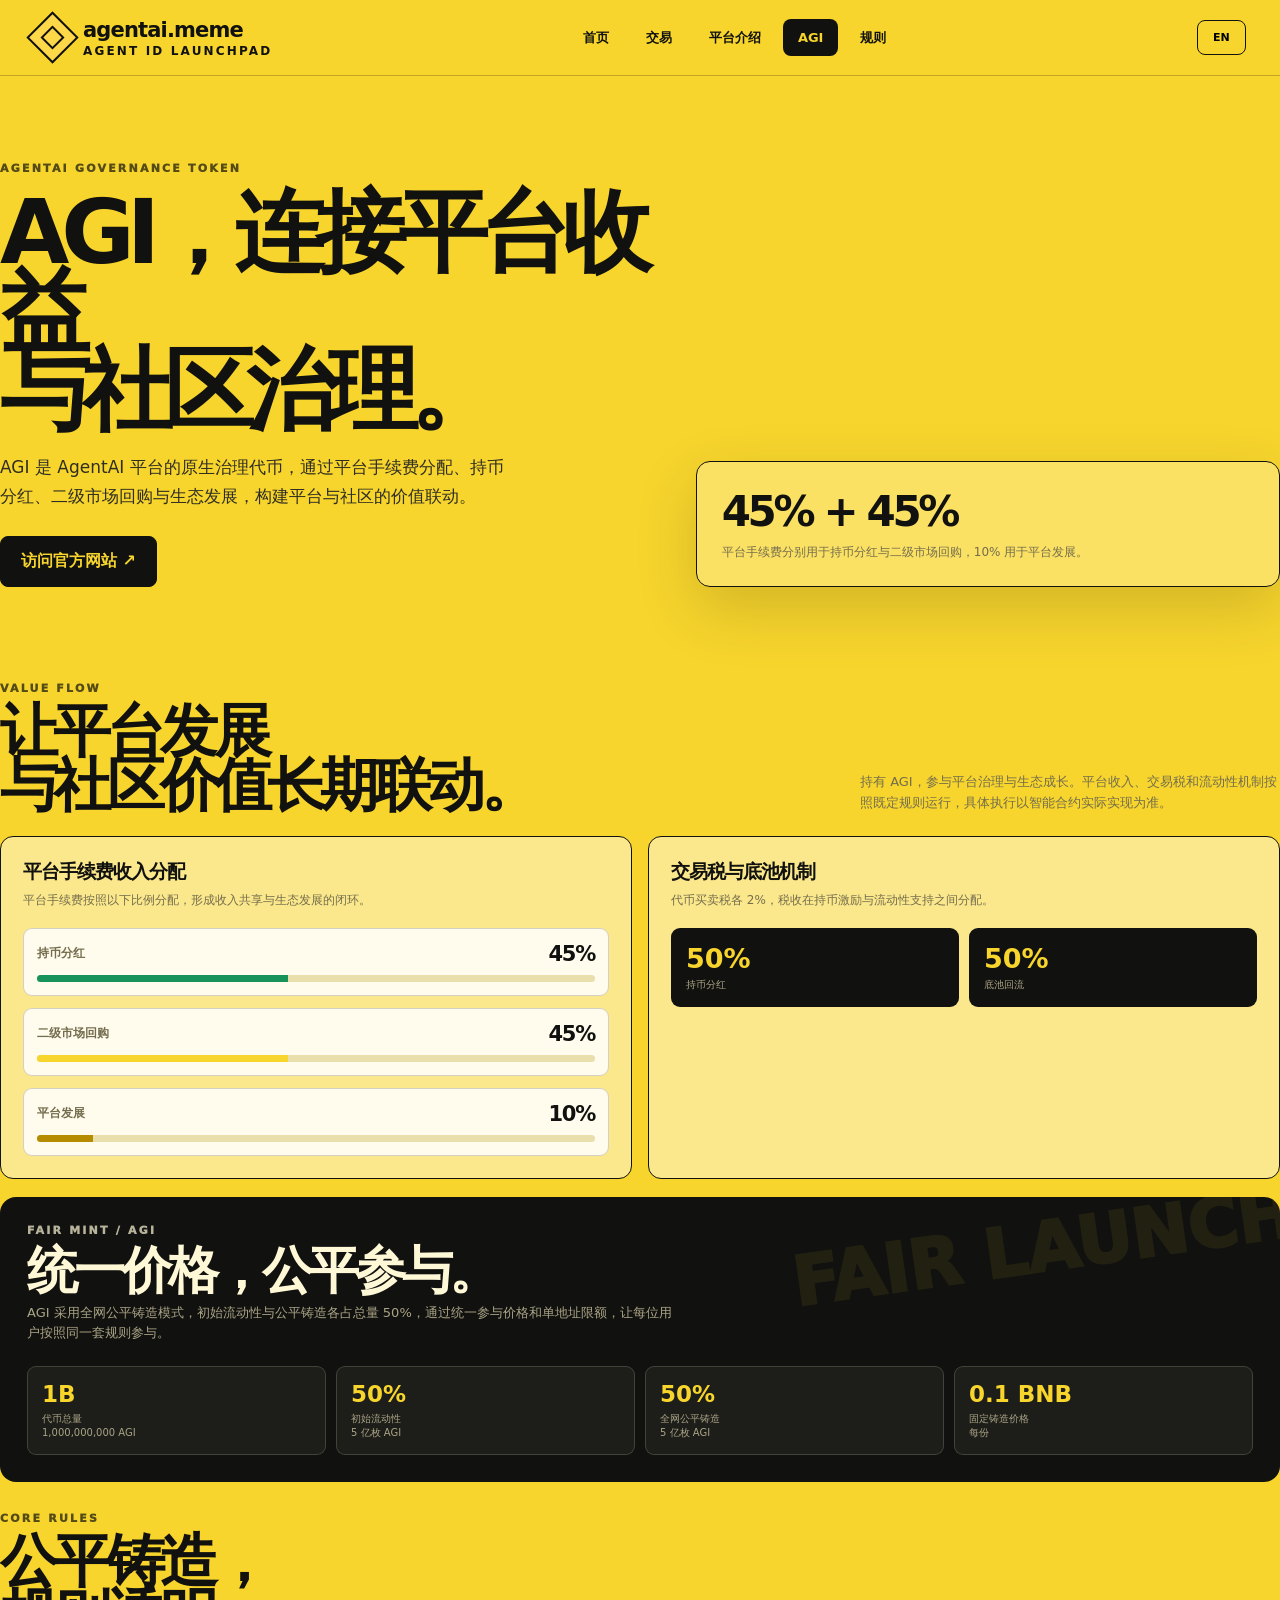
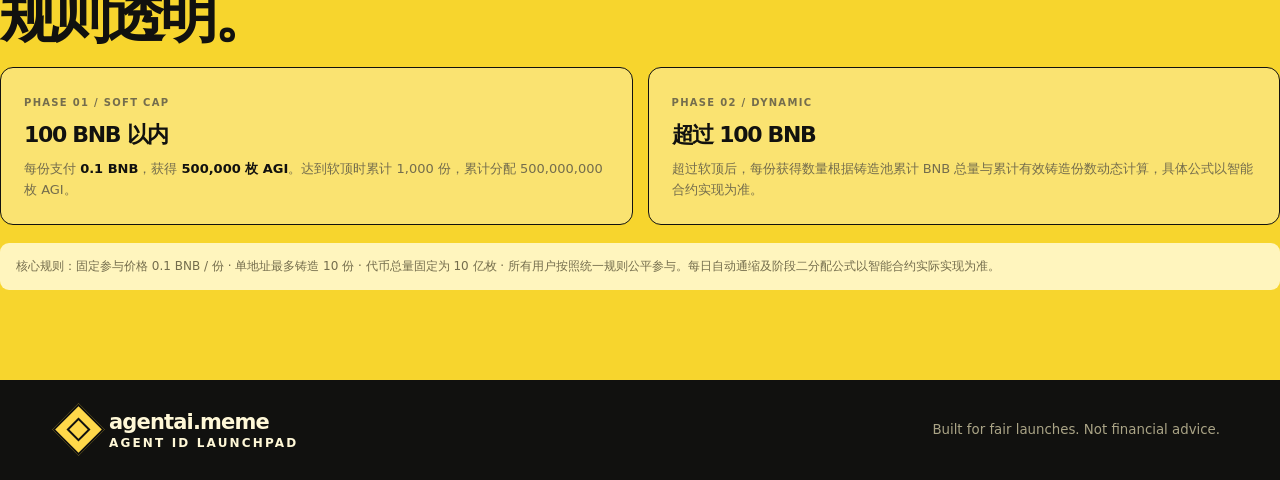
==== agi.html @ fa8abbfa "优化首页卡牌动画并拆分独立页面" ====
<!doctype html><html lang="zh-CN"><head><meta charset="utf-8"><meta name="viewport" content="width=device-width,initial-scale=1"><title>agentai.meme — AGI</title><link rel="stylesheet" href="inner-page.css"></head><body><header class="topbar"><a class="brand" href="index.html"><div class="brand-mark"></div><div>agentai.meme<span>AGENT ID LAUNCHPAD</span></div></a><nav class="nav" id="siteNav"><a href="index.html">首页</a><a href="trade.html">交易</a><a href="overview.html">平台介绍</a><a href="agi.html" class="active">AGI</a><a href="rules.html">规则</a></nav><div class="nav-cta"><button class="lang-toggle" id="langToggle" type="button"><span id="langLabel">EN</span></button><button class="menu-toggle" id="menuToggle" type="button" aria-label="打开菜单" aria-expanded="false"><i></i><i></i><i></i></button></div></header><main class="page-shell"><section class="page-hero"><div><div class="kicker">AGENTAI GOVERNANCE TOKEN</div><h1 data-zh="AGI，连接平台收益<br>与社区治理。" data-en="AGI connects platform revenue<br>with community governance." data-i18n-html="true">AGI，连接平台收益<br>与社区治理。</h1><p data-zh="AGI 是 AgentAI 平台的原生治理代币，通过平台手续费分配、持币分红、二级市场回购与生态发展，构建平台与社区的价值联动。" data-en="AGI is AgentAI's native governance token, linking platform fees, holder rewards, buybacks, and ecosystem growth.">AGI 是 AgentAI 平台的原生治理代币，通过平台手续费分配、持币分红、二级市场回购与生态发展，构建平台与社区的价值联动。</p><a class="cta" href="https://agentai.meme/" target="_blank" rel="noopener" data-zh="访问官方网站 ↗" data-en="Visit Official Website ↗">访问官方网站 ↗</a></div><div class="hero-note"><strong>45% + 45%</strong><span data-zh="平台手续费分别用于持币分红与二级市场回购，10% 用于平台发展。" data-en="Platform fees go 45% to holder rewards, 45% to buybacks, and 10% to platform growth.">平台手续费分别用于持币分红与二级市场回购，10% 用于平台发展。</span></div></section><div class="section-label"><div><div class="kicker">VALUE FLOW</div><h2 data-zh="让平台发展<br>与社区价值长期联动。" data-en="Align platform growth<br>with community value over time." data-i18n-html="true">让平台发展<br>与社区价值长期联动。</h2></div><p data-zh="持有 AGI，参与平台治理与生态成长。平台收入、交易税和流动性机制按照既定规则运行，具体执行以智能合约实际实现为准。" data-en="Hold AGI to participate in governance and ecosystem growth. Revenue, taxes, and liquidity mechanisms follow the published rules and smart contract implementation.">持有 AGI，参与平台治理与生态成长。平台收入、交易税和流动性机制按照既定规则运行，具体执行以智能合约实际实现为准。</p></div><div class="panel-grid"><section class="panel"><h3 data-zh="平台手续费收入分配" data-en="Platform Fee Allocation">平台手续费收入分配</h3><p data-zh="平台手续费按照以下比例分配，形成收入共享与生态发展的闭环。" data-en="Platform fees are allocated as follows to connect revenue sharing with ecosystem growth.">平台手续费按照以下比例分配，形成收入共享与生态发展的闭环。</p><div class="alloc-list"><div class="alloc-row"><div class="alloc-meta"><span data-zh="持币分红" data-en="Holder Rewards">持币分红</span><strong>45%</strong></div><div class="bar"><i></i></div></div><div class="alloc-row"><div class="alloc-meta"><span data-zh="二级市场回购" data-en="Market Buybacks">二级市场回购</span><strong>45%</strong></div><div class="bar"><i></i></div></div><div class="alloc-row"><div class="alloc-meta"><span data-zh="平台发展" data-en="Platform Growth">平台发展</span><strong>10%</strong></div><div class="bar"><i></i></div></div></div></section><section class="panel"><h3 data-zh="交易税与底池机制" data-en="Trading Tax & Pool Mechanics">交易税与底池机制</h3><p data-zh="代币买卖税各 2%，税收在持币激励与流动性支持之间分配。" data-en="Buy and sell taxes are 2% each, split between holder rewards and liquidity support.">代币买卖税各 2%，税收在持币激励与流动性支持之间分配。</p><div class="tax-grid"><div class="tax-card"><strong>50%</strong><span data-zh="持币分红" data-en="Holder Rewards">持币分红</span></div><div class="tax-card"><strong>50%</strong><span data-zh="底池回流" data-en="Pool Refill">底池回流</span></div></div></section></div><section class="mint-block"><div class="kicker">FAIR MINT / AGI</div><h2 data-zh="统一价格，公平参与。" data-en="One price. Fair participation.">统一价格，公平参与。</h2><p data-zh="AGI 采用全网公平铸造模式，初始流动性与公平铸造各占总量 50%，通过统一参与价格和单地址限额，让每位用户按照同一套规则参与。" data-en="AGI uses a fair mint model: initial liquidity and fair minting each represent 50% of supply, with one price and per-address limits for everyone.">AGI 采用全网公平铸造模式，初始流动性与公平铸造各占总量 50%，通过统一参与价格和单地址限额，让每位用户按照同一套规则参与。</p><div class="mint-stats"><div class="mint-stat"><strong>1B</strong><span data-zh="代币总量<br>1,000,000,000 AGI" data-en="Total supply<br>1,000,000,000 AGI" data-i18n-html="true">代币总量<br>1,000,000,000 AGI</span></div><div class="mint-stat"><strong>50%</strong><span data-zh="初始流动性<br>5 亿枚 AGI" data-en="Initial liquidity<br>500M AGI" data-i18n-html="true">初始流动性<br>5 亿枚 AGI</span></div><div class="mint-stat"><strong>50%</strong><span data-zh="全网公平铸造<br>5 亿枚 AGI" data-en="Fair mint<br>500M AGI" data-i18n-html="true">全网公平铸造<br>5 亿枚 AGI</span></div><div class="mint-stat"><strong>0.1 BNB</strong><span data-zh="固定铸造价格<br>每份" data-en="Fixed mint price<br>per share" data-i18n-html="true">固定铸造价格<br>每份</span></div></div></section><div class="section-label"><div><div class="kicker">CORE RULES</div><h2 data-zh="公平铸造，<br>规则透明。" data-en="Fair minting,<br>clear rules." data-i18n-html="true">公平铸造，<br>规则透明。</h2></div></div><div class="rule-grid"><article class="rule-card"><b>PHASE 01 / SOFT CAP</b><h3 data-zh="100 BNB 以内" data-en="Within 100 BNB">100 BNB 以内</h3><p data-zh="每份支付 0.1 BNB，获得 500,000 枚 AGI。达到软顶时累计 1,000 份，累计分配 500,000,000 枚 AGI。" data-en="Pay 0.1 BNB per share and receive 500,000 AGI. At the soft cap, 1,000 shares distribute 500,000,000 AGI.">每份支付 <strong>0.1 BNB</strong>，获得 <strong>500,000 枚 AGI</strong>。达到软顶时累计 1,000 份，累计分配 500,000,000 枚 AGI。</p></article><article class="rule-card"><b>PHASE 02 / DYNAMIC</b><h3 data-zh="超过 100 BNB" data-en="Above 100 BNB">超过 100 BNB</h3><p data-zh="超过软顶后，每份获得数量根据铸造池累计 BNB 总量与累计有效铸造份数动态计算，具体公式以智能合约实现为准。" data-en="Above the soft cap, each share is calculated dynamically from total BNB and valid mint shares; the exact formula follows the smart contract.">超过软顶后，每份获得数量根据铸造池累计 BNB 总量与累计有效铸造份数动态计算，具体公式以智能合约实现为准。</p></article></div><div class="callout" data-zh="核心规则：固定参与价格 0.1 BNB / 份 · 单地址最多铸造 10 份 · 代币总量固定为 10 亿枚 · 所有用户按照统一规则公平参与。每日自动通缩及阶段二分配公式以智能合约实际实现为准。" data-en="Core rules: 0.1 BNB per share · max 10 shares per address · fixed 1B supply · one fair rule for everyone. Daily deflation and the Phase 2 formula are subject to the smart contract.">核心规则：固定参与价格 0.1 BNB / 份 · 单地址最多铸造 10 份 · 代币总量固定为 10 亿枚 · 所有用户按照统一规则公平参与。每日自动通缩及阶段二分配公式以智能合约实际实现为准。</div></main><footer class="footer"><div class="container footer-inner"><div class="brand"><div class="brand-mark"></div><div>agentai.meme<span>AGENT ID LAUNCHPAD</span></div></div><small>Built for fair launches. Not financial advice.</small></div></footer><script src="inner-page.js"></script></body></html>
---- inner-page.css ----
:root{--yellow:#f7d52d;--yellow-2:#ffd84a;--gold:#b58b00;--ink:#11110f;--paper:#fff8d7;--line:rgba(17,17,15,.18);--muted:#746d4d;--green:#17935a;--shadow:0 22px 60px rgba(52,40,0,.18)}*{box-sizing:border-box}html{scroll-behavior:smooth;overflow-x:hidden}body{margin:0;background:var(--yellow);color:var(--ink);font-family:Inter,ui-sans-serif,system-ui,-apple-system,BlinkMacSystemFont,"Segoe UI",sans-serif;overflow-x:hidden}button{font:inherit;cursor:pointer}a{text-decoration:none;color:inherit}.topbar{height:76px;padding:0 34px;display:flex;align-items:center;justify-content:space-between;border-bottom:1px solid rgba(17,17,15,.24);position:sticky;top:0;z-index:50;background:rgba(247,213,45,.9);backdrop-filter:blur(18px)}.brand{display:flex;align-items:center;gap:12px;font-weight:900;letter-spacing:-.04em;font-size:21px}.brand-mark{width:37px;height:37px;border:2px solid var(--ink);display:grid;place-items:center;position:relative;transform:rotate(45deg);background:var(--yellow-2)}.brand-mark:after{content:"";width:13px;height:13px;border:2px solid var(--ink)}.brand span{font-size:12px;letter-spacing:.18em;font-weight:700;display:block;margin-top:2px}.nav{display:flex;gap:7px;align-items:center}.nav a{font-size:13px;font-weight:800;padding:11px 15px;border-radius:8px;transition:.2s}.nav a:hover,.nav a.active{background:var(--ink);color:var(--yellow)}.nav-cta{display:flex;gap:10px;align-items:center}.lang-toggle{border:1px solid var(--ink);background:transparent;padding:10px 11px;border-radius:8px;font-size:11px;font-weight:900;min-width:49px}.wallet{border:1px solid var(--ink);background:transparent;padding:11px 16px;border-radius:8px;font-weight:800}.menu-toggle{display:none;width:42px;height:42px;border:1px solid var(--ink);background:transparent;border-radius:8px;flex-direction:column;align-items:center;justify-content:center;gap:4px}.menu-toggle i{display:block;width:17px;height:2px;background:var(--ink);transition:.2s}.menu-toggle.open i:nth-child(1){transform:translateY(6px) rotate(45deg)}.menu-toggle.open i:nth-child(2){opacity:0}.menu-toggle.open i:nth-child(3){transform:translateY(-6px) rotate(-45deg)}.container{max-width:1220px;margin:auto;padding:0 30px}.page-shell{padding-bottom:90px}.page-hero{padding:86px 0 65px;display:grid;grid-template-columns:1.05fr .95fr;gap:50px;align-items:end}.kicker{font-size:11px;letter-spacing:.2em;font-weight:950;opacity:.7}.page-hero h1{font-size:clamp(48px,7vw,92px);line-height:.88;letter-spacing:-.09em;margin:18px 0 24px}.page-hero h1 em{font-style:normal;color:var(--paper);text-shadow:2px 2px 0 var(--ink)}.page-hero p{max-width:520px;font-size:17px;line-height:1.65;color:#302e22;margin:0}.cta{display:inline-flex;align-items:center;gap:8px;margin-top:26px;border:1px solid var(--ink);background:var(--ink);color:var(--yellow);padding:14px 20px;border-radius:8px;font-weight:900;transition:.2s}.cta:hover{transform:translateY(-2px);box-shadow:0 10px 18px rgba(34,24,0,.17)}.hero-note{border:1px solid var(--ink);border-radius:14px;padding:25px;background:rgba(255,248,215,.32);box-shadow:var(--shadow)}.hero-note strong{display:block;font-size:42px;letter-spacing:-.08em}.hero-note span{display:block;margin-top:7px;color:var(--muted);font-size:12px;line-height:1.5}.section-label{display:flex;justify-content:space-between;align-items:end;gap:20px;margin:30px 0 22px}.section-label h2{font-size:clamp(32px,4.5vw,58px);letter-spacing:-.08em;line-height:.95;margin:10px 0 0}.section-label p{max-width:420px;color:var(--muted);font-size:13px;line-height:1.6;margin:0}.feature-grid{display:grid;grid-template-columns:repeat(3,1fr);gap:15px}.feature-card{border:1px solid var(--ink);border-radius:13px;padding:25px;min-height:220px;background:rgba(255,255,255,.22);position:relative;overflow:hidden}.feature-card:after{content:"↗";position:absolute;right:18px;top:17px;font-size:20px}.feature-icon{font-size:32px;margin:25px 0 15px}.feature-card h3{font-size:21px;letter-spacing:-.04em;margin:0 0 10px}.feature-card p{font-size:13px;line-height:1.65;color:var(--muted);margin:0}.dark-block{background:var(--ink);color:var(--paper);padding:42px;border-radius:16px;margin-top:55px;box-shadow:var(--shadow)}.dark-block .section-label p{color:#aaa486}.dark-block .kicker{color:#aaa486}.phase-grid{display:grid;grid-template-columns:repeat(4,1fr);gap:10px}.phase{border:1px solid rgba(255,248,215,.18);border-radius:10px;padding:17px;background:rgba(255,248,215,.05)}.phase b{display:block;color:var(--yellow);font-size:10px;letter-spacing:.13em}.phase h3{margin:10px 0 7px;font-size:17px;letter-spacing:-.04em}.phase p{color:#aaa486;font-size:11px;line-height:1.55;margin:0}.panel-grid{display:grid;grid-template-columns:1fr 1fr;gap:16px;margin-top:18px}.panel{border:1px solid var(--ink);background:rgba(255,255,255,.45);border-radius:13px;padding:22px}.panel h3{margin:0 0 6px;font-size:19px;letter-spacing:-.05em}.panel>p{color:var(--muted);font-size:12px;line-height:1.55;margin:0 0 18px}.stat-grid{display:grid;grid-template-columns:repeat(4,1fr);gap:10px}.stat{border:1px solid rgba(255,248,215,.18);border-radius:9px;padding:14px;background:rgba(255,248,215,.05)}.stat strong{display:block;color:var(--yellow);font-size:25px;letter-spacing:-.07em}.stat span{display:block;color:#aaa486;font-size:10px;line-height:1.35;margin-top:5px}.alloc-list{display:grid;gap:12px}.alloc-row{border:1px solid var(--line);border-radius:9px;padding:13px;background:#fffbed}.alloc-meta{display:flex;justify-content:space-between;align-items:center;font-size:12px;font-weight:900}.alloc-meta strong{font-size:21px;letter-spacing:-.06em}.alloc-meta span{color:var(--muted)}.bar{height:7px;background:#e9dfad;border-radius:8px;overflow:hidden;margin-top:9px}.bar i{display:block;height:100%;background:var(--green);width:45%}.alloc-row:nth-child(2) .bar i{width:45%;background:var(--yellow)}.alloc-row:nth-child(3) .bar i{width:10%;background:var(--gold)}.tax-grid{display:grid;grid-template-columns:1fr 1fr;gap:10px}.tax-card{background:var(--ink);color:var(--paper);border-radius:9px;padding:15px}.tax-card strong{display:block;color:var(--yellow);font-size:27px}.tax-card span{display:block;color:#aaa486;font-size:10px;margin-top:4px}.mint-block{margin-top:18px;background:var(--ink);color:var(--paper);border-radius:16px;padding:27px;position:relative;overflow:hidden}.mint-block:after{content:"FAIR LAUNCH";position:absolute;right:-15px;top:12px;color:rgba(247,213,45,.08);font-size:68px;font-weight:950;transform:rotate(-8deg)}.mint-block h2{font-size:clamp(30px,4vw,52px);letter-spacing:-.08em;line-height:.9;margin:10px 0}.mint-block>p{color:#aaa486;font-size:13px;line-height:1.6;max-width:650px;margin:0}.mint-stats{display:grid;grid-template-columns:repeat(4,1fr);gap:10px;margin-top:22px;position:relative;z-index:1}.mint-stat{border:1px solid rgba(255,248,215,.17);border-radius:9px;padding:14px;background:rgba(255,248,215,.05)}.mint-stat strong{display:block;color:var(--yellow);font-size:23px}.mint-stat span{display:block;color:#aaa486;font-size:10px;line-height:1.4;margin-top:5px}.rule-grid{display:grid;grid-template-columns:1fr 1fr;gap:15px}.rule-card{border:1px solid var(--ink);border-radius:13px;padding:23px;background:rgba(255,255,255,.32)}.rule-card b{font-size:10px;letter-spacing:.13em;color:var(--muted)}.rule-card h3{font-size:22px;letter-spacing:-.06em;margin:10px 0 8px}.rule-card p{font-size:13px;line-height:1.65;color:var(--muted);margin:0}.rule-card strong{color:var(--ink)}.steps{display:grid;grid-template-columns:repeat(4,1fr);gap:14px}.step{border-top:3px solid var(--ink);padding-top:15px}.step b{font-size:10px;color:var(--muted);letter-spacing:.12em}.step h3{font-size:18px;letter-spacing:-.04em;margin:10px 0 7px}.step p{font-size:12px;line-height:1.6;color:var(--muted);margin:0}.callout{margin-top:18px;padding:14px 16px;border-radius:9px;background:#fff5be;color:var(--muted);font-size:12px;line-height:1.6}.footer{background:var(--ink);color:var(--paper);padding:30px 0}.footer-inner{display:flex;justify-content:space-between;align-items:center;gap:20px}.footer small{color:#aaa486}@media(max-width:980px){.nav{display:none}.menu-toggle{display:flex}.nav.open{display:flex;position:absolute;top:100%;left:0;right:0;flex-direction:column;align-items:stretch;gap:4px;padding:12px 18px;background:rgba(247,213,45,.98);border-bottom:1px solid var(--ink);box-shadow:0 15px 28px rgba(52,40,0,.12)}.nav.open a{padding:13px 15px}.topbar{padding:0 18px}.page-hero{grid-template-columns:1fr;padding-top:60px}.hero-note{max-width:520px}.phase-grid{grid-template-columns:1fr 1fr}.mint-stats{grid-template-columns:1fr 1fr}}@media(max-width:680px){.container{padding:0 18px}.page-hero{padding-top:45px}.page-hero h1{font-size:55px}.section-label{display:block}.section-label p{margin-top:14px}.feature-grid,.panel-grid,.rule-grid,.steps{grid-template-columns:1fr}.dark-block{padding:22px;margin-top:40px}.phase-grid,.mint-stats,.stat-grid{grid-template-columns:1fr 1fr}.footer-inner{display:block}.footer small{display:block;margin-top:12px}}@media(prefers-reduced-motion:reduce){*{scroll-behavior:auto!important;transition:none!important}}
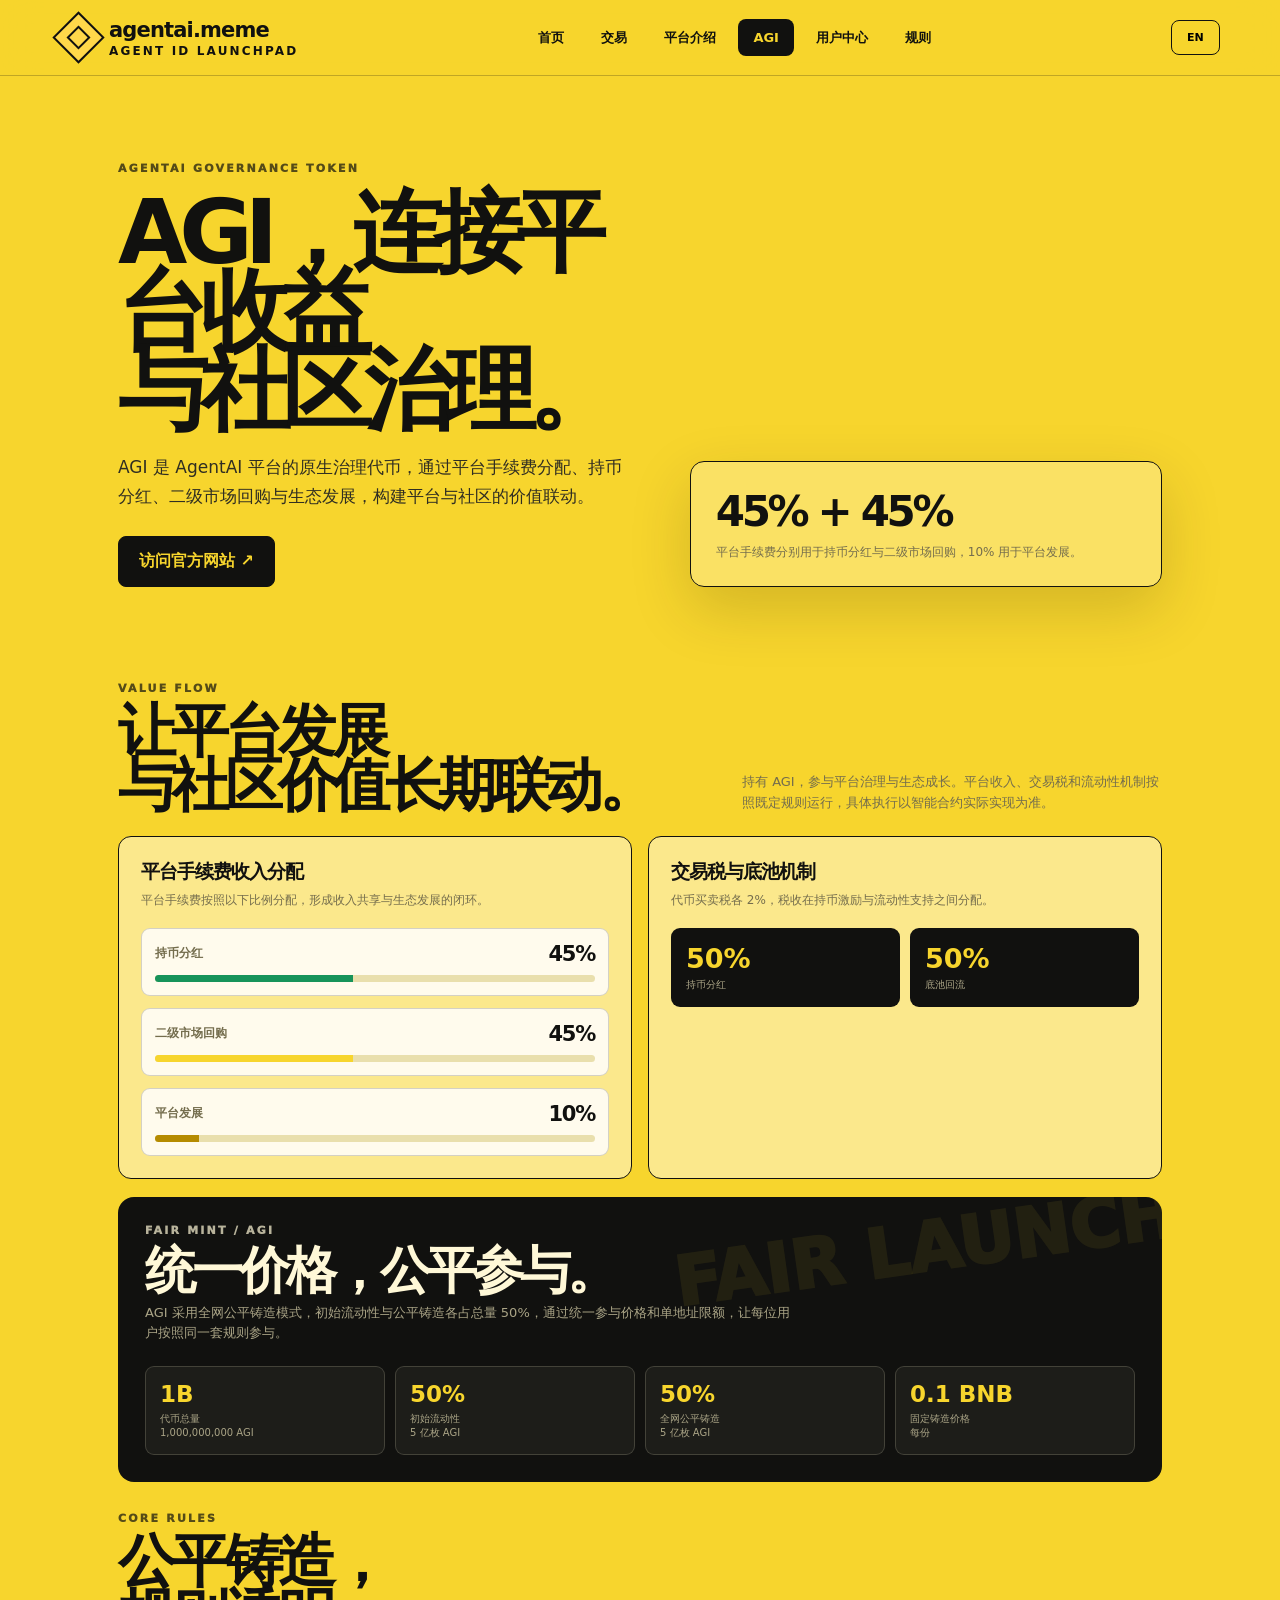
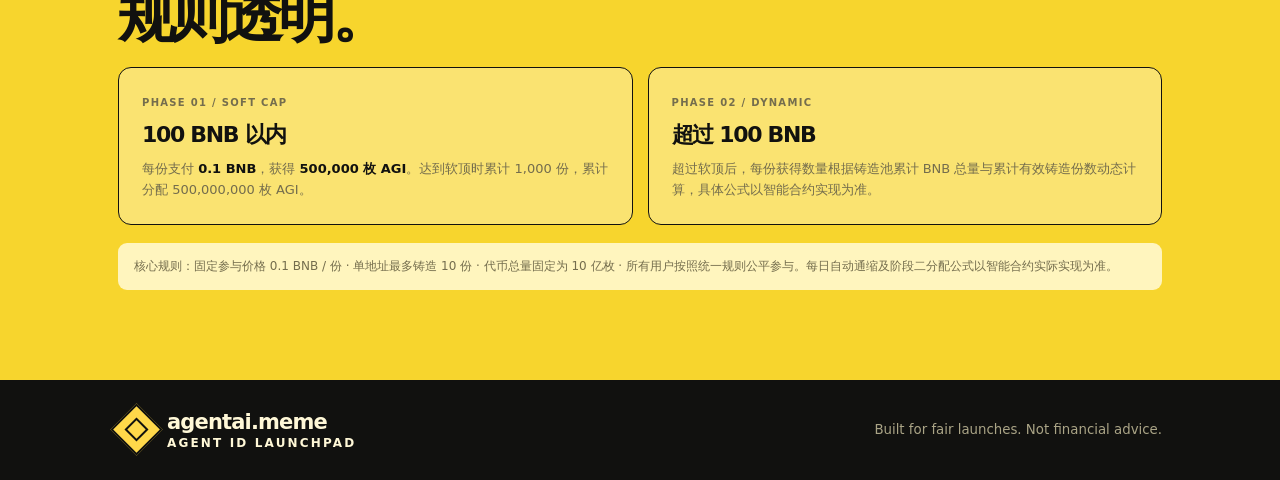
==== commit 5aecaaa5: "新增用户中心资产与分红展示" ====
--- a/agi.html
+++ b/agi.html
@@ -1 +1 @@
-<!doctype html><html lang="zh-CN"><head><meta charset="utf-8"><meta name="viewport" content="width=device-width,initial-scale=1"><title>agentai.meme — AGI</title><link rel="stylesheet" href="inner-page.css"></head><body><header class="topbar"><a class="brand" href="index.html"><div class="brand-mark"></div><div>agentai.meme<span>AGENT ID LAUNCHPAD</span></div></a><nav class="nav" id="siteNav"><a href="index.html">首页</a><a href="trade.html">交易</a><a href="overview.html">平台介绍</a><a href="agi.html" class="active">AGI</a><a href="rules.html">规则</a></nav><div class="nav-cta"><button class="lang-toggle" id="langToggle" type="button"><span id="langLabel">EN</span></button><button class="menu-toggle" id="menuToggle" type="button" aria-label="打开菜单" aria-expanded="false"><i></i><i></i><i></i></button></div></header><main class="page-shell"><section class="page-hero"><div><div class="kicker">AGENTAI GOVERNANCE TOKEN</div><h1 data-zh="AGI，连接平台收益<br>与社区治理。" data-en="AGI connects platform revenue<br>with community governance." data-i18n-html="true">AGI，连接平台收益<br>与社区治理。</h1><p data-zh="AGI 是 AgentAI 平台的原生治理代币，通过平台手续费分配、持币分红、二级市场回购与生态发展，构建平台与社区的价值联动。" data-en="AGI is AgentAI's native governance token, linking platform fees, holder rewards, buybacks, and ecosystem growth.">AGI 是 AgentAI 平台的原生治理代币，通过平台手续费分配、持币分红、二级市场回购与生态发展，构建平台与社区的价值联动。</p><a class="cta" href="https://agentai.meme/" target="_blank" rel="noopener" data-zh="访问官方网站 ↗" data-en="Visit Official Website ↗">访问官方网站 ↗</a></div><div class="hero-note"><strong>45% + 45%</strong><span data-zh="平台手续费分别用于持币分红与二级市场回购，10% 用于平台发展。" data-en="Platform fees go 45% to holder rewards, 45% to buybacks, and 10% to platform growth.">平台手续费分别用于持币分红与二级市场回购，10% 用于平台发展。</span></div></section><div class="section-label"><div><div class="kicker">VALUE FLOW</div><h2 data-zh="让平台发展<br>与社区价值长期联动。" data-en="Align platform growth<br>with community value over time." data-i18n-html="true">让平台发展<br>与社区价值长期联动。</h2></div><p data-zh="持有 AGI，参与平台治理与生态成长。平台收入、交易税和流动性机制按照既定规则运行，具体执行以智能合约实际实现为准。" data-en="Hold AGI to participate in governance and ecosystem growth. Revenue, taxes, and liquidity mechanisms follow the published rules and smart contract implementation.">持有 AGI，参与平台治理与生态成长。平台收入、交易税和流动性机制按照既定规则运行，具体执行以智能合约实际实现为准。</p></div><div class="panel-grid"><section class="panel"><h3 data-zh="平台手续费收入分配" data-en="Platform Fee Allocation">平台手续费收入分配</h3><p data-zh="平台手续费按照以下比例分配，形成收入共享与生态发展的闭环。" data-en="Platform fees are allocated as follows to connect revenue sharing with ecosystem growth.">平台手续费按照以下比例分配，形成收入共享与生态发展的闭环。</p><div class="alloc-list"><div class="alloc-row"><div class="alloc-meta"><span data-zh="持币分红" data-en="Holder Rewards">持币分红</span><strong>45%</strong></div><div class="bar"><i></i></div></div><div class="alloc-row"><div class="alloc-meta"><span data-zh="二级市场回购" data-en="Market Buybacks">二级市场回购</span><strong>45%</strong></div><div class="bar"><i></i></div></div><div class="alloc-row"><div class="alloc-meta"><span data-zh="平台发展" data-en="Platform Growth">平台发展</span><strong>10%</strong></div><div class="bar"><i></i></div></div></div></section><section class="panel"><h3 data-zh="交易税与底池机制" data-en="Trading Tax & Pool Mechanics">交易税与底池机制</h3><p data-zh="代币买卖税各 2%，税收在持币激励与流动性支持之间分配。" data-en="Buy and sell taxes are 2% each, split between holder rewards and liquidity support.">代币买卖税各 2%，税收在持币激励与流动性支持之间分配。</p><div class="tax-grid"><div class="tax-card"><strong>50%</strong><span data-zh="持币分红" data-en="Holder Rewards">持币分红</span></div><div class="tax-card"><strong>50%</strong><span data-zh="底池回流" data-en="Pool Refill">底池回流</span></div></div></section></div><section class="mint-block"><div class="kicker">FAIR MINT / AGI</div><h2 data-zh="统一价格，公平参与。" data-en="One price. Fair participation.">统一价格，公平参与。</h2><p data-zh="AGI 采用全网公平铸造模式，初始流动性与公平铸造各占总量 50%，通过统一参与价格和单地址限额，让每位用户按照同一套规则参与。" data-en="AGI uses a fair mint model: initial liquidity and fair minting each represent 50% of supply, with one price and per-address limits for everyone.">AGI 采用全网公平铸造模式，初始流动性与公平铸造各占总量 50%，通过统一参与价格和单地址限额，让每位用户按照同一套规则参与。</p><div class="mint-stats"><div class="mint-stat"><strong>1B</strong><span data-zh="代币总量<br>1,000,000,000 AGI" data-en="Total supply<br>1,000,000,000 AGI" data-i18n-html="true">代币总量<br>1,000,000,000 AGI</span></div><div class="mint-stat"><strong>50%</strong><span data-zh="初始流动性<br>5 亿枚 AGI" data-en="Initial liquidity<br>500M AGI" data-i18n-html="true">初始流动性<br>5 亿枚 AGI</span></div><div class="mint-stat"><strong>50%</strong><span data-zh="全网公平铸造<br>5 亿枚 AGI" data-en="Fair mint<br>500M AGI" data-i18n-html="true">全网公平铸造<br>5 亿枚 AGI</span></div><div class="mint-stat"><strong>0.1 BNB</strong><span data-zh="固定铸造价格<br>每份" data-en="Fixed mint price<br>per share" data-i18n-html="true">固定铸造价格<br>每份</span></div></div></section><div class="section-label"><div><div class="kicker">CORE RULES</div><h2 data-zh="公平铸造，<br>规则透明。" data-en="Fair minting,<br>clear rules." data-i18n-html="true">公平铸造，<br>规则透明。</h2></div></div><div class="rule-grid"><article class="rule-card"><b>PHASE 01 / SOFT CAP</b><h3 data-zh="100 BNB 以内" data-en="Within 100 BNB">100 BNB 以内</h3><p data-zh="每份支付 0.1 BNB，获得 500,000 枚 AGI。达到软顶时累计 1,000 份，累计分配 500,000,000 枚 AGI。" data-en="Pay 0.1 BNB per share and receive 500,000 AGI. At the soft cap, 1,000 shares distribute 500,000,000 AGI.">每份支付 <strong>0.1 BNB</strong>，获得 <strong>500,000 枚 AGI</strong>。达到软顶时累计 1,000 份，累计分配 500,000,000 枚 AGI。</p></article><article class="rule-card"><b>PHASE 02 / DYNAMIC</b><h3 data-zh="超过 100 BNB" data-en="Above 100 BNB">超过 100 BNB</h3><p data-zh="超过软顶后，每份获得数量根据铸造池累计 BNB 总量与累计有效铸造份数动态计算，具体公式以智能合约实现为准。" data-en="Above the soft cap, each share is calculated dynamically from total BNB and valid mint shares; the exact formula follows the smart contract.">超过软顶后，每份获得数量根据铸造池累计 BNB 总量与累计有效铸造份数动态计算，具体公式以智能合约实现为准。</p></article></div><div class="callout" data-zh="核心规则：固定参与价格 0.1 BNB / 份 · 单地址最多铸造 10 份 · 代币总量固定为 10 亿枚 · 所有用户按照统一规则公平参与。每日自动通缩及阶段二分配公式以智能合约实际实现为准。" data-en="Core rules: 0.1 BNB per share · max 10 shares per address · fixed 1B supply · one fair rule for everyone. Daily deflation and the Phase 2 formula are subject to the smart contract.">核心规则：固定参与价格 0.1 BNB / 份 · 单地址最多铸造 10 份 · 代币总量固定为 10 亿枚 · 所有用户按照统一规则公平参与。每日自动通缩及阶段二分配公式以智能合约实际实现为准。</div></main><footer class="footer"><div class="container footer-inner"><div class="brand"><div class="brand-mark"></div><div>agentai.meme<span>AGENT ID LAUNCHPAD</span></div></div><small>Built for fair launches. Not financial advice.</small></div></footer><script src="inner-page.js"></script></body></html>+<!doctype html><html lang="zh-CN"><head><meta charset="utf-8"><meta name="viewport" content="width=device-width,initial-scale=1"><title>agentai.meme — AGI</title><link rel="stylesheet" href="inner-page.css"></head><body><header class="topbar"><a class="brand" href="index.html"><div class="brand-mark"></div><div>agentai.meme<span>AGENT ID LAUNCHPAD</span></div></a><nav class="nav" id="siteNav"><a href="index.html">首页</a><a href="trade.html">交易</a><a href="overview.html">平台介绍</a><a href="agi.html" class="active">AGI</a><a href="account.html">用户中心</a><a href="rules.html">规则</a></nav><div class="nav-cta"><button class="lang-toggle" id="langToggle" type="button"><span id="langLabel">EN</span></button><button class="menu-toggle" id="menuToggle" type="button" aria-label="打开菜单" aria-expanded="false"><i></i><i></i><i></i></button></div></header><main class="page-shell"><section class="page-hero"><div><div class="kicker">AGENTAI GOVERNANCE TOKEN</div><h1 data-zh="AGI，连接平台收益<br>与社区治理。" data-en="AGI connects platform revenue<br>with community governance." data-i18n-html="true">AGI，连接平台收益<br>与社区治理。</h1><p data-zh="AGI 是 AgentAI 平台的原生治理代币，通过平台手续费分配、持币分红、二级市场回购与生态发展，构建平台与社区的价值联动。" data-en="AGI is AgentAI's native governance token, linking platform fees, holder rewards, buybacks, and ecosystem growth.">AGI 是 AgentAI 平台的原生治理代币，通过平台手续费分配、持币分红、二级市场回购与生态发展，构建平台与社区的价值联动。</p><a class="cta" href="https://agentai.meme/" target="_blank" rel="noopener" data-zh="访问官方网站 ↗" data-en="Visit Official Website ↗">访问官方网站 ↗</a></div><div class="hero-note"><strong>45% + 45%</strong><span data-zh="平台手续费分别用于持币分红与二级市场回购，10% 用于平台发展。" data-en="Platform fees go 45% to holder rewards, 45% to buybacks, and 10% to platform growth.">平台手续费分别用于持币分红与二级市场回购，10% 用于平台发展。</span></div></section><div class="section-label"><div><div class="kicker">VALUE FLOW</div><h2 data-zh="让平台发展<br>与社区价值长期联动。" data-en="Align platform growth<br>with community value over time." data-i18n-html="true">让平台发展<br>与社区价值长期联动。</h2></div><p data-zh="持有 AGI，参与平台治理与生态成长。平台收入、交易税和流动性机制按照既定规则运行，具体执行以智能合约实际实现为准。" data-en="Hold AGI to participate in governance and ecosystem growth. Revenue, taxes, and liquidity mechanisms follow the published rules and smart contract implementation.">持有 AGI，参与平台治理与生态成长。平台收入、交易税和流动性机制按照既定规则运行，具体执行以智能合约实际实现为准。</p></div><div class="panel-grid"><section class="panel"><h3 data-zh="平台手续费收入分配" data-en="Platform Fee Allocation">平台手续费收入分配</h3><p data-zh="平台手续费按照以下比例分配，形成收入共享与生态发展的闭环。" data-en="Platform fees are allocated as follows to connect revenue sharing with ecosystem growth.">平台手续费按照以下比例分配，形成收入共享与生态发展的闭环。</p><div class="alloc-list"><div class="alloc-row"><div class="alloc-meta"><span data-zh="持币分红" data-en="Holder Rewards">持币分红</span><strong>45%</strong></div><div class="bar"><i></i></div></div><div class="alloc-row"><div class="alloc-meta"><span data-zh="二级市场回购" data-en="Market Buybacks">二级市场回购</span><strong>45%</strong></div><div class="bar"><i></i></div></div><div class="alloc-row"><div class="alloc-meta"><span data-zh="平台发展" data-en="Platform Growth">平台发展</span><strong>10%</strong></div><div class="bar"><i></i></div></div></div></section><section class="panel"><h3 data-zh="交易税与底池机制" data-en="Trading Tax & Pool Mechanics">交易税与底池机制</h3><p data-zh="代币买卖税各 2%，税收在持币激励与流动性支持之间分配。" data-en="Buy and sell taxes are 2% each, split between holder rewards and liquidity support.">代币买卖税各 2%，税收在持币激励与流动性支持之间分配。</p><div class="tax-grid"><div class="tax-card"><strong>50%</strong><span data-zh="持币分红" data-en="Holder Rewards">持币分红</span></div><div class="tax-card"><strong>50%</strong><span data-zh="底池回流" data-en="Pool Refill">底池回流</span></div></div></section></div><section class="mint-block"><div class="kicker">FAIR MINT / AGI</div><h2 data-zh="统一价格，公平参与。" data-en="One price. Fair participation.">统一价格，公平参与。</h2><p data-zh="AGI 采用全网公平铸造模式，初始流动性与公平铸造各占总量 50%，通过统一参与价格和单地址限额，让每位用户按照同一套规则参与。" data-en="AGI uses a fair mint model: initial liquidity and fair minting each represent 50% of supply, with one price and per-address limits for everyone.">AGI 采用全网公平铸造模式，初始流动性与公平铸造各占总量 50%，通过统一参与价格和单地址限额，让每位用户按照同一套规则参与。</p><div class="mint-stats"><div class="mint-stat"><strong>1B</strong><span data-zh="代币总量<br>1,000,000,000 AGI" data-en="Total supply<br>1,000,000,000 AGI" data-i18n-html="true">代币总量<br>1,000,000,000 AGI</span></div><div class="mint-stat"><strong>50%</strong><span data-zh="初始流动性<br>5 亿枚 AGI" data-en="Initial liquidity<br>500M AGI" data-i18n-html="true">初始流动性<br>5 亿枚 AGI</span></div><div class="mint-stat"><strong>50%</strong><span data-zh="全网公平铸造<br>5 亿枚 AGI" data-en="Fair mint<br>500M AGI" data-i18n-html="true">全网公平铸造<br>5 亿枚 AGI</span></div><div class="mint-stat"><strong>0.1 BNB</strong><span data-zh="固定铸造价格<br>每份" data-en="Fixed mint price<br>per share" data-i18n-html="true">固定铸造价格<br>每份</span></div></div></section><div class="section-label"><div><div class="kicker">CORE RULES</div><h2 data-zh="公平铸造，<br>规则透明。" data-en="Fair minting,<br>clear rules." data-i18n-html="true">公平铸造，<br>规则透明。</h2></div></div><div class="rule-grid"><article class="rule-card"><b>PHASE 01 / SOFT CAP</b><h3 data-zh="100 BNB 以内" data-en="Within 100 BNB">100 BNB 以内</h3><p data-zh="每份支付 0.1 BNB，获得 500,000 枚 AGI。达到软顶时累计 1,000 份，累计分配 500,000,000 枚 AGI。" data-en="Pay 0.1 BNB per share and receive 500,000 AGI. At the soft cap, 1,000 shares distribute 500,000,000 AGI.">每份支付 <strong>0.1 BNB</strong>，获得 <strong>500,000 枚 AGI</strong>。达到软顶时累计 1,000 份，累计分配 500,000,000 枚 AGI。</p></article><article class="rule-card"><b>PHASE 02 / DYNAMIC</b><h3 data-zh="超过 100 BNB" data-en="Above 100 BNB">超过 100 BNB</h3><p data-zh="超过软顶后，每份获得数量根据铸造池累计 BNB 总量与累计有效铸造份数动态计算，具体公式以智能合约实现为准。" data-en="Above the soft cap, each share is calculated dynamically from total BNB and valid mint shares; the exact formula follows the smart contract.">超过软顶后，每份获得数量根据铸造池累计 BNB 总量与累计有效铸造份数动态计算，具体公式以智能合约实现为准。</p></article></div><div class="callout" data-zh="核心规则：固定参与价格 0.1 BNB / 份 · 单地址最多铸造 10 份 · 代币总量固定为 10 亿枚 · 所有用户按照统一规则公平参与。每日自动通缩及阶段二分配公式以智能合约实际实现为准。" data-en="Core rules: 0.1 BNB per share · max 10 shares per address · fixed 1B supply · one fair rule for everyone. Daily deflation and the Phase 2 formula are subject to the smart contract.">核心规则：固定参与价格 0.1 BNB / 份 · 单地址最多铸造 10 份 · 代币总量固定为 10 亿枚 · 所有用户按照统一规则公平参与。每日自动通缩及阶段二分配公式以智能合约实际实现为准。</div></main><footer class="footer"><div class="container footer-inner"><div class="brand"><div class="brand-mark"></div><div>agentai.meme<span>AGENT ID LAUNCHPAD</span></div></div><small>Built for fair launches. Not financial advice.</small></div></footer><script src="inner-page.js"></script></body></html>
--- a/inner-page.css
+++ b/inner-page.css
@@ -1 +1 @@
-:root{--yellow:#f7d52d;--yellow-2:#ffd84a;--gold:#b58b00;--ink:#11110f;--paper:#fff8d7;--line:rgba(17,17,15,.18);--muted:#746d4d;--green:#17935a;--shadow:0 22px 60px rgba(52,40,0,.18)}*{box-sizing:border-box}html{scroll-behavior:smooth;overflow-x:hidden}body{margin:0;background:var(--yellow);color:var(--ink);font-family:Inter,ui-sans-serif,system-ui,-apple-system,BlinkMacSystemFont,"Segoe UI",sans-serif;overflow-x:hidden}button{font:inherit;cursor:pointer}a{text-decoration:none;color:inherit}.topbar{height:76px;padding:0 34px;display:flex;align-items:center;justify-content:space-between;border-bottom:1px solid rgba(17,17,15,.24);position:sticky;top:0;z-index:50;background:rgba(247,213,45,.9);backdrop-filter:blur(18px)}.brand{display:flex;align-items:center;gap:12px;font-weight:900;letter-spacing:-.04em;font-size:21px}.brand-mark{width:37px;height:37px;border:2px solid var(--ink);display:grid;place-items:center;position:relative;transform:rotate(45deg);background:var(--yellow-2)}.brand-mark:after{content:"";width:13px;height:13px;border:2px solid var(--ink)}.brand span{font-size:12px;letter-spacing:.18em;font-weight:700;display:block;margin-top:2px}.nav{display:flex;gap:7px;align-items:center}.nav a{font-size:13px;font-weight:800;padding:11px 15px;border-radius:8px;transition:.2s}.nav a:hover,.nav a.active{background:var(--ink);color:var(--yellow)}.nav-cta{display:flex;gap:10px;align-items:center}.lang-toggle{border:1px solid var(--ink);background:transparent;padding:10px 11px;border-radius:8px;font-size:11px;font-weight:900;min-width:49px}.wallet{border:1px solid var(--ink);background:transparent;padding:11px 16px;border-radius:8px;font-weight:800}.menu-toggle{display:none;width:42px;height:42px;border:1px solid var(--ink);background:transparent;border-radius:8px;flex-direction:column;align-items:center;justify-content:center;gap:4px}.menu-toggle i{display:block;width:17px;height:2px;background:var(--ink);transition:.2s}.menu-toggle.open i:nth-child(1){transform:translateY(6px) rotate(45deg)}.menu-toggle.open i:nth-child(2){opacity:0}.menu-toggle.open i:nth-child(3){transform:translateY(-6px) rotate(-45deg)}.container{max-width:1220px;margin:auto;padding:0 30px}.page-shell{padding-bottom:90px}.page-hero{padding:86px 0 65px;display:grid;grid-template-columns:1.05fr .95fr;gap:50px;align-items:end}.kicker{font-size:11px;letter-spacing:.2em;font-weight:950;opacity:.7}.page-hero h1{font-size:clamp(48px,7vw,92px);line-height:.88;letter-spacing:-.09em;margin:18px 0 24px}.page-hero h1 em{font-style:normal;color:var(--paper);text-shadow:2px 2px 0 var(--ink)}.page-hero p{max-width:520px;font-size:17px;line-height:1.65;color:#302e22;margin:0}.cta{display:inline-flex;align-items:center;gap:8px;margin-top:26px;border:1px solid var(--ink);background:var(--ink);color:var(--yellow);padding:14px 20px;border-radius:8px;font-weight:900;transition:.2s}.cta:hover{transform:translateY(-2px);box-shadow:0 10px 18px rgba(34,24,0,.17)}.hero-note{border:1px solid var(--ink);border-radius:14px;padding:25px;background:rgba(255,248,215,.32);box-shadow:var(--shadow)}.hero-note strong{display:block;font-size:42px;letter-spacing:-.08em}.hero-note span{display:block;margin-top:7px;color:var(--muted);font-size:12px;line-height:1.5}.section-label{display:flex;justify-content:space-between;align-items:end;gap:20px;margin:30px 0 22px}.section-label h2{font-size:clamp(32px,4.5vw,58px);letter-spacing:-.08em;line-height:.95;margin:10px 0 0}.section-label p{max-width:420px;color:var(--muted);font-size:13px;line-height:1.6;margin:0}.feature-grid{display:grid;grid-template-columns:repeat(3,1fr);gap:15px}.feature-card{border:1px solid var(--ink);border-radius:13px;padding:25px;min-height:220px;background:rgba(255,255,255,.22);position:relative;overflow:hidden}.feature-card:after{content:"↗";position:absolute;right:18px;top:17px;font-size:20px}.feature-icon{font-size:32px;margin:25px 0 15px}.feature-card h3{font-size:21px;letter-spacing:-.04em;margin:0 0 10px}.feature-card p{font-size:13px;line-height:1.65;color:var(--muted);margin:0}.dark-block{background:var(--ink);color:var(--paper);padding:42px;border-radius:16px;margin-top:55px;box-shadow:var(--shadow)}.dark-block .section-label p{color:#aaa486}.dark-block .kicker{color:#aaa486}.phase-grid{display:grid;grid-template-columns:repeat(4,1fr);gap:10px}.phase{border:1px solid rgba(255,248,215,.18);border-radius:10px;padding:17px;background:rgba(255,248,215,.05)}.phase b{display:block;color:var(--yellow);font-size:10px;letter-spacing:.13em}.phase h3{margin:10px 0 7px;font-size:17px;letter-spacing:-.04em}.phase p{color:#aaa486;font-size:11px;line-height:1.55;margin:0}.panel-grid{display:grid;grid-template-columns:1fr 1fr;gap:16px;margin-top:18px}.panel{border:1px solid var(--ink);background:rgba(255,255,255,.45);border-radius:13px;padding:22px}.panel h3{margin:0 0 6px;font-size:19px;letter-spacing:-.05em}.panel>p{color:var(--muted);font-size:12px;line-height:1.55;margin:0 0 18px}.stat-grid{display:grid;grid-template-columns:repeat(4,1fr);gap:10px}.stat{border:1px solid rgba(255,248,215,.18);border-radius:9px;padding:14px;background:rgba(255,248,215,.05)}.stat strong{display:block;color:var(--yellow);font-size:25px;letter-spacing:-.07em}.stat span{display:block;color:#aaa486;font-size:10px;line-height:1.35;margin-top:5px}.alloc-list{display:grid;gap:12px}.alloc-row{border:1px solid var(--line);border-radius:9px;padding:13px;background:#fffbed}.alloc-meta{display:flex;justify-content:space-between;align-items:center;font-size:12px;font-weight:900}.alloc-meta strong{font-size:21px;letter-spacing:-.06em}.alloc-meta span{color:var(--muted)}.bar{height:7px;background:#e9dfad;border-radius:8px;overflow:hidden;margin-top:9px}.bar i{display:block;height:100%;background:var(--green);width:45%}.alloc-row:nth-child(2) .bar i{width:45%;background:var(--yellow)}.alloc-row:nth-child(3) .bar i{width:10%;background:var(--gold)}.tax-grid{display:grid;grid-template-columns:1fr 1fr;gap:10px}.tax-card{background:var(--ink);color:var(--paper);border-radius:9px;padding:15px}.tax-card strong{display:block;color:var(--yellow);font-size:27px}.tax-card span{display:block;color:#aaa486;font-size:10px;margin-top:4px}.mint-block{margin-top:18px;background:var(--ink);color:var(--paper);border-radius:16px;padding:27px;position:relative;overflow:hidden}.mint-block:after{content:"FAIR LAUNCH";position:absolute;right:-15px;top:12px;color:rgba(247,213,45,.08);font-size:68px;font-weight:950;transform:rotate(-8deg)}.mint-block h2{font-size:clamp(30px,4vw,52px);letter-spacing:-.08em;line-height:.9;margin:10px 0}.mint-block>p{color:#aaa486;font-size:13px;line-height:1.6;max-width:650px;margin:0}.mint-stats{display:grid;grid-template-columns:repeat(4,1fr);gap:10px;margin-top:22px;position:relative;z-index:1}.mint-stat{border:1px solid rgba(255,248,215,.17);border-radius:9px;padding:14px;background:rgba(255,248,215,.05)}.mint-stat strong{display:block;color:var(--yellow);font-size:23px}.mint-stat span{display:block;color:#aaa486;font-size:10px;line-height:1.4;margin-top:5px}.rule-grid{display:grid;grid-template-columns:1fr 1fr;gap:15px}.rule-card{border:1px solid var(--ink);border-radius:13px;padding:23px;background:rgba(255,255,255,.32)}.rule-card b{font-size:10px;letter-spacing:.13em;color:var(--muted)}.rule-card h3{font-size:22px;letter-spacing:-.06em;margin:10px 0 8px}.rule-card p{font-size:13px;line-height:1.65;color:var(--muted);margin:0}.rule-card strong{color:var(--ink)}.steps{display:grid;grid-template-columns:repeat(4,1fr);gap:14px}.step{border-top:3px solid var(--ink);padding-top:15px}.step b{font-size:10px;color:var(--muted);letter-spacing:.12em}.step h3{font-size:18px;letter-spacing:-.04em;margin:10px 0 7px}.step p{font-size:12px;line-height:1.6;color:var(--muted);margin:0}.callout{margin-top:18px;padding:14px 16px;border-radius:9px;background:#fff5be;color:var(--muted);font-size:12px;line-height:1.6}.footer{background:var(--ink);color:var(--paper);padding:30px 0}.footer-inner{display:flex;justify-content:space-between;align-items:center;gap:20px}.footer small{color:#aaa486}@media(max-width:980px){.nav{display:none}.menu-toggle{display:flex}.nav.open{display:flex;position:absolute;top:100%;left:0;right:0;flex-direction:column;align-items:stretch;gap:4px;padding:12px 18px;background:rgba(247,213,45,.98);border-bottom:1px solid var(--ink);box-shadow:0 15px 28px rgba(52,40,0,.12)}.nav.open a{padding:13px 15px}.topbar{padding:0 18px}.page-hero{grid-template-columns:1fr;padding-top:60px}.hero-note{max-width:520px}.phase-grid{grid-template-columns:1fr 1fr}.mint-stats{grid-template-columns:1fr 1fr}}@media(max-width:680px){.container{padding:0 18px}.page-hero{padding-top:45px}.page-hero h1{font-size:55px}.section-label{display:block}.section-label p{margin-top:14px}.feature-grid,.panel-grid,.rule-grid,.steps{grid-template-columns:1fr}.dark-block{padding:22px;margin-top:40px}.phase-grid,.mint-stats,.stat-grid{grid-template-columns:1fr 1fr}.footer-inner{display:block}.footer small{display:block;margin-top:12px}}@media(prefers-reduced-motion:reduce){*{scroll-behavior:auto!important;transition:none!important}}+:root{--yellow:#f7d52d;--yellow-2:#ffd84a;--gold:#b58b00;--ink:#11110f;--paper:#fff8d7;--line:rgba(17,17,15,.18);--muted:#746d4d;--green:#17935a;--shadow:0 22px 60px rgba(52,40,0,.18)}*{box-sizing:border-box}html{scroll-behavior:smooth;overflow-x:hidden}body{margin:0;background:var(--yellow);color:var(--ink);font-family:Inter,ui-sans-serif,system-ui,-apple-system,BlinkMacSystemFont,"Segoe UI",sans-serif;overflow-x:hidden}button{font:inherit;cursor:pointer}a{text-decoration:none;color:inherit}.topbar{height:76px;padding:0 max(18px,calc((100vw - 1160px)/2));display:flex;align-items:center;justify-content:space-between;border-bottom:1px solid rgba(17,17,15,.24);position:sticky;top:0;z-index:50;background:rgba(247,213,45,.9);backdrop-filter:blur(18px)}.brand{display:flex;align-items:center;gap:12px;font-weight:900;letter-spacing:-.04em;font-size:21px}.brand-mark{width:37px;height:37px;border:2px solid var(--ink);display:grid;place-items:center;position:relative;transform:rotate(45deg);background:var(--yellow-2)}.brand-mark:after{content:"";width:13px;height:13px;border:2px solid var(--ink)}.brand span{font-size:12px;letter-spacing:.18em;font-weight:700;display:block;margin-top:2px}.nav{display:flex;gap:7px;align-items:center}.nav a{font-size:13px;font-weight:800;padding:11px 15px;border-radius:8px;transition:.2s}.nav a:hover,.nav a.active{background:var(--ink);color:var(--yellow)}.nav-cta{display:flex;gap:10px;align-items:center}.lang-toggle{border:1px solid var(--ink);background:transparent;padding:10px 11px;border-radius:8px;font-size:11px;font-weight:900;min-width:49px}.wallet{border:1px solid var(--ink);background:transparent;padding:11px 16px;border-radius:8px;font-weight:800}.menu-toggle{display:none;width:42px;height:42px;border:1px solid var(--ink);background:transparent;border-radius:8px;flex-direction:column;align-items:center;justify-content:center;gap:4px}.menu-toggle i{display:block;width:17px;height:2px;background:var(--ink);transition:.2s}.menu-toggle.open i:nth-child(1){transform:translateY(6px) rotate(45deg)}.menu-toggle.open i:nth-child(2){opacity:0}.menu-toggle.open i:nth-child(3){transform:translateY(-6px) rotate(-45deg)}.container{max-width:1100px;margin:auto;padding:0 28px}.page-shell{max-width:1100px;margin:0 auto;padding:0 28px 90px}.page-hero{padding:86px 0 65px;display:grid;grid-template-columns:1.05fr .95fr;gap:50px;align-items:end}.kicker{font-size:11px;letter-spacing:.2em;font-weight:950;opacity:.7}.page-hero h1{font-size:clamp(48px,7vw,92px);line-height:.88;letter-spacing:-.09em;margin:18px 0 24px}.page-hero h1 em{font-style:normal;color:var(--paper);text-shadow:2px 2px 0 var(--ink)}.page-hero p{max-width:520px;font-size:17px;line-height:1.65;color:#302e22;margin:0}.cta{display:inline-flex;align-items:center;gap:8px;margin-top:26px;border:1px solid var(--ink);background:var(--ink);color:var(--yellow);padding:14px 20px;border-radius:8px;font-weight:900;transition:.2s}.cta:hover{transform:translateY(-2px);box-shadow:0 10px 18px rgba(34,24,0,.17)}.hero-note{border:1px solid var(--ink);border-radius:14px;padding:25px;background:rgba(255,248,215,.32);box-shadow:var(--shadow)}.hero-note strong{display:block;font-size:42px;letter-spacing:-.08em}.hero-note span{display:block;margin-top:7px;color:var(--muted);font-size:12px;line-height:1.5}.section-label{display:flex;justify-content:space-between;align-items:end;gap:20px;margin:30px 0 22px}.section-label h2{font-size:clamp(32px,4.5vw,58px);letter-spacing:-.08em;line-height:.95;margin:10px 0 0}.section-label p{max-width:420px;color:var(--muted);font-size:13px;line-height:1.6;margin:0}.feature-grid{display:grid;grid-template-columns:repeat(3,1fr);gap:15px}.feature-card{border:1px solid var(--ink);border-radius:13px;padding:25px;min-height:220px;background:rgba(255,255,255,.22);position:relative;overflow:hidden}.feature-card:after{content:"↗";position:absolute;right:18px;top:17px;font-size:20px}.feature-icon{font-size:32px;margin:25px 0 15px}.feature-card h3{font-size:21px;letter-spacing:-.04em;margin:0 0 10px}.feature-card p{font-size:13px;line-height:1.65;color:var(--muted);margin:0}.dark-block{background:var(--ink);color:var(--paper);padding:42px;border-radius:16px;margin-top:55px;box-shadow:var(--shadow)}.dark-block .section-label p{color:#aaa486}.dark-block .kicker{color:#aaa486}.phase-grid{display:grid;grid-template-columns:repeat(4,1fr);gap:10px}.phase{border:1px solid rgba(255,248,215,.18);border-radius:10px;padding:17px;background:rgba(255,248,215,.05)}.phase b{display:block;color:var(--yellow);font-size:10px;letter-spacing:.13em}.phase h3{margin:10px 0 7px;font-size:17px;letter-spacing:-.04em}.phase p{color:#aaa486;font-size:11px;line-height:1.55;margin:0}.panel-grid{display:grid;grid-template-columns:1fr 1fr;gap:16px;margin-top:18px}.panel{border:1px solid var(--ink);background:rgba(255,255,255,.45);border-radius:13px;padding:22px}.panel h3{margin:0 0 6px;font-size:19px;letter-spacing:-.05em}.panel>p{color:var(--muted);font-size:12px;line-height:1.55;margin:0 0 18px}.stat-grid{display:grid;grid-template-columns:repeat(4,1fr);gap:10px}.stat{border:1px solid rgba(255,248,215,.18);border-radius:9px;padding:14px;background:rgba(255,248,215,.05)}.stat strong{display:block;color:var(--yellow);font-size:25px;letter-spacing:-.07em}.stat span{display:block;color:#aaa486;font-size:10px;line-height:1.35;margin-top:5px}.alloc-list{display:grid;gap:12px}.alloc-row{border:1px solid var(--line);border-radius:9px;padding:13px;background:#fffbed}.alloc-meta{display:flex;justify-content:space-between;align-items:center;font-size:12px;font-weight:900}.alloc-meta strong{font-size:21px;letter-spacing:-.06em}.alloc-meta span{color:var(--muted)}.bar{height:7px;background:#e9dfad;border-radius:8px;overflow:hidden;margin-top:9px}.bar i{display:block;height:100%;background:var(--green);width:45%}.alloc-row:nth-child(2) .bar i{width:45%;background:var(--yellow)}.alloc-row:nth-child(3) .bar i{width:10%;background:var(--gold)}.tax-grid{display:grid;grid-template-columns:1fr 1fr;gap:10px}.tax-card{background:var(--ink);color:var(--paper);border-radius:9px;padding:15px}.tax-card strong{display:block;color:var(--yellow);font-size:27px}.tax-card span{display:block;color:#aaa486;font-size:10px;margin-top:4px}.mint-block{margin-top:18px;background:var(--ink);color:var(--paper);border-radius:16px;padding:27px;position:relative;overflow:hidden}.mint-block:after{content:"FAIR LAUNCH";position:absolute;right:-15px;top:12px;color:rgba(247,213,45,.08);font-size:68px;font-weight:950;transform:rotate(-8deg)}.mint-block h2{font-size:clamp(30px,4vw,52px);letter-spacing:-.08em;line-height:.9;margin:10px 0}.mint-block>p{color:#aaa486;font-size:13px;line-height:1.6;max-width:650px;margin:0}.mint-stats{display:grid;grid-template-columns:repeat(4,1fr);gap:10px;margin-top:22px;position:relative;z-index:1}.mint-stat{border:1px solid rgba(255,248,215,.17);border-radius:9px;padding:14px;background:rgba(255,248,215,.05)}.mint-stat strong{display:block;color:var(--yellow);font-size:23px}.mint-stat span{display:block;color:#aaa486;font-size:10px;line-height:1.4;margin-top:5px}.rule-grid{display:grid;grid-template-columns:1fr 1fr;gap:15px}.rule-card{border:1px solid var(--ink);border-radius:13px;padding:23px;background:rgba(255,255,255,.32)}.rule-card b{font-size:10px;letter-spacing:.13em;color:var(--muted)}.rule-card h3{font-size:22px;letter-spacing:-.06em;margin:10px 0 8px}.rule-card p{font-size:13px;line-height:1.65;color:var(--muted);margin:0}.rule-card strong{color:var(--ink)}.steps{display:grid;grid-template-columns:repeat(4,1fr);gap:14px}.step{border-top:3px solid var(--ink);padding-top:15px}.step b{font-size:10px;color:var(--muted);letter-spacing:.12em}.step h3{font-size:18px;letter-spacing:-.04em;margin:10px 0 7px}.step p{font-size:12px;line-height:1.6;color:var(--muted);margin:0}.callout{margin-top:18px;padding:14px 16px;border-radius:9px;background:#fff5be;color:var(--muted);font-size:12px;line-height:1.6}.account-grid{display:grid;grid-template-columns:1.1fr .9fr;gap:16px}.account-card{border:1px solid var(--ink);border-radius:14px;padding:22px;background:rgba(255,255,255,.45)}.account-card.dark{background:var(--ink);color:var(--paper);border-color:var(--ink)}.account-card h3{font-size:20px;letter-spacing:-.05em;margin:0 0 6px}.account-card>p{font-size:12px;line-height:1.55;color:var(--muted);margin:0 0 18px}.account-card.dark>p{color:#aaa486}.account-headline{display:flex;justify-content:space-between;align-items:flex-start;gap:15px}.account-status{display:inline-flex;align-items:center;gap:7px;border-radius:999px;padding:7px 10px;background:#e8f6ee;color:var(--green);font-size:10px;font-weight:900;white-space:nowrap}.account-status:before{content:"";width:7px;height:7px;border-radius:50%;background:var(--green)}.asset-list{display:grid;gap:9px}.asset-row{display:flex;align-items:center;gap:12px;padding:13px;border:1px solid var(--line);border-radius:9px;background:#fffbed}.asset-icon{width:35px;height:35px;border-radius:10px;display:grid;place-items:center;background:var(--yellow);border:1px solid var(--ink);font-weight:950}.asset-meta{flex:1}.asset-meta strong{display:block;font-size:13px}.asset-meta span{display:block;color:var(--muted);font-size:10px;margin-top:3px}.asset-amount{text-align:right}.asset-amount strong{display:block;font-size:16px;letter-spacing:-.04em}.asset-amount span{display:block;color:var(--muted);font-size:10px;margin-top:3px}.account-stat-grid{display:grid;grid-template-columns:1fr 1fr;gap:10px}.account-stat{padding:14px;border:1px solid rgba(255,248,215,.18);border-radius:9px;background:rgba(255,248,215,.05)}.account-stat span{display:block;color:#aaa486;font-size:10px;margin-bottom:7px}.account-stat strong{display:block;color:var(--yellow);font-size:23px;letter-spacing:-.06em}.claim-list{display:grid;gap:12px}.claim-card{border:1px solid var(--line);border-radius:10px;padding:15px;background:#fffbed}.claim-card.disabled{background:#f5edc2}.claim-top{display:flex;justify-content:space-between;align-items:center;gap:12px}.claim-top span{color:var(--muted);font-size:11px;font-weight:800}.claim-top strong{font-size:22px;letter-spacing:-.06em}.claim-card p{margin:7px 0 13px;color:var(--muted);font-size:11px;line-height:1.5}.claim-card .account-button{width:100%}.account-button{border:1px solid var(--ink);border-radius:7px;padding:10px 13px;background:var(--ink);color:var(--yellow);font-size:11px;font-weight:900}.account-button[disabled]{background:#d8cf9e;color:#746d4d;border-color:#d8cf9e;cursor:not-allowed}.account-note{margin-top:13px;padding:11px 13px;border-radius:8px;background:#fff5be;color:var(--muted);font-size:11px;line-height:1.55}.account-note strong{color:var(--ink)}.account-actions{display:flex;gap:9px;flex-wrap:wrap;margin-top:18px}.footer{background:var(--ink);color:var(--paper);padding:30px 0}.footer-inner{display:flex;justify-content:space-between;align-items:center;gap:20px}.footer small{color:#aaa486}@media(max-width:980px){.nav{display:none}.menu-toggle{display:flex}.nav.open{display:flex;position:absolute;top:100%;left:0;right:0;flex-direction:column;align-items:stretch;gap:4px;padding:12px 18px;background:rgba(247,213,45,.98);border-bottom:1px solid var(--ink);box-shadow:0 15px 28px rgba(52,40,0,.12)}.nav.open a{padding:13px 15px}.topbar{padding:0 18px}.page-hero{grid-template-columns:1fr;padding-top:60px}.hero-note{max-width:520px}.phase-grid{grid-template-columns:1fr 1fr}.mint-stats{grid-template-columns:1fr 1fr}.account-grid{grid-template-columns:1fr}}@media(max-width:680px){.container{padding:0 18px}.page-shell{padding:0 18px 60px}.page-hero{padding-top:45px}.page-hero h1{font-size:55px}.section-label{display:block}.section-label p{margin-top:14px}.feature-grid,.panel-grid,.rule-grid,.steps{grid-template-columns:1fr}.dark-block{padding:22px;margin-top:40px}.phase-grid,.mint-stats,.stat-grid{grid-template-columns:1fr 1fr}.account-card{padding:17px}.account-headline{display:block}.account-status{margin-top:12px}.footer-inner{display:block}.footer small{display:block;margin-top:12px}}@media(prefers-reduced-motion:reduce){*{scroll-behavior:auto!important;transition:none!important}}
